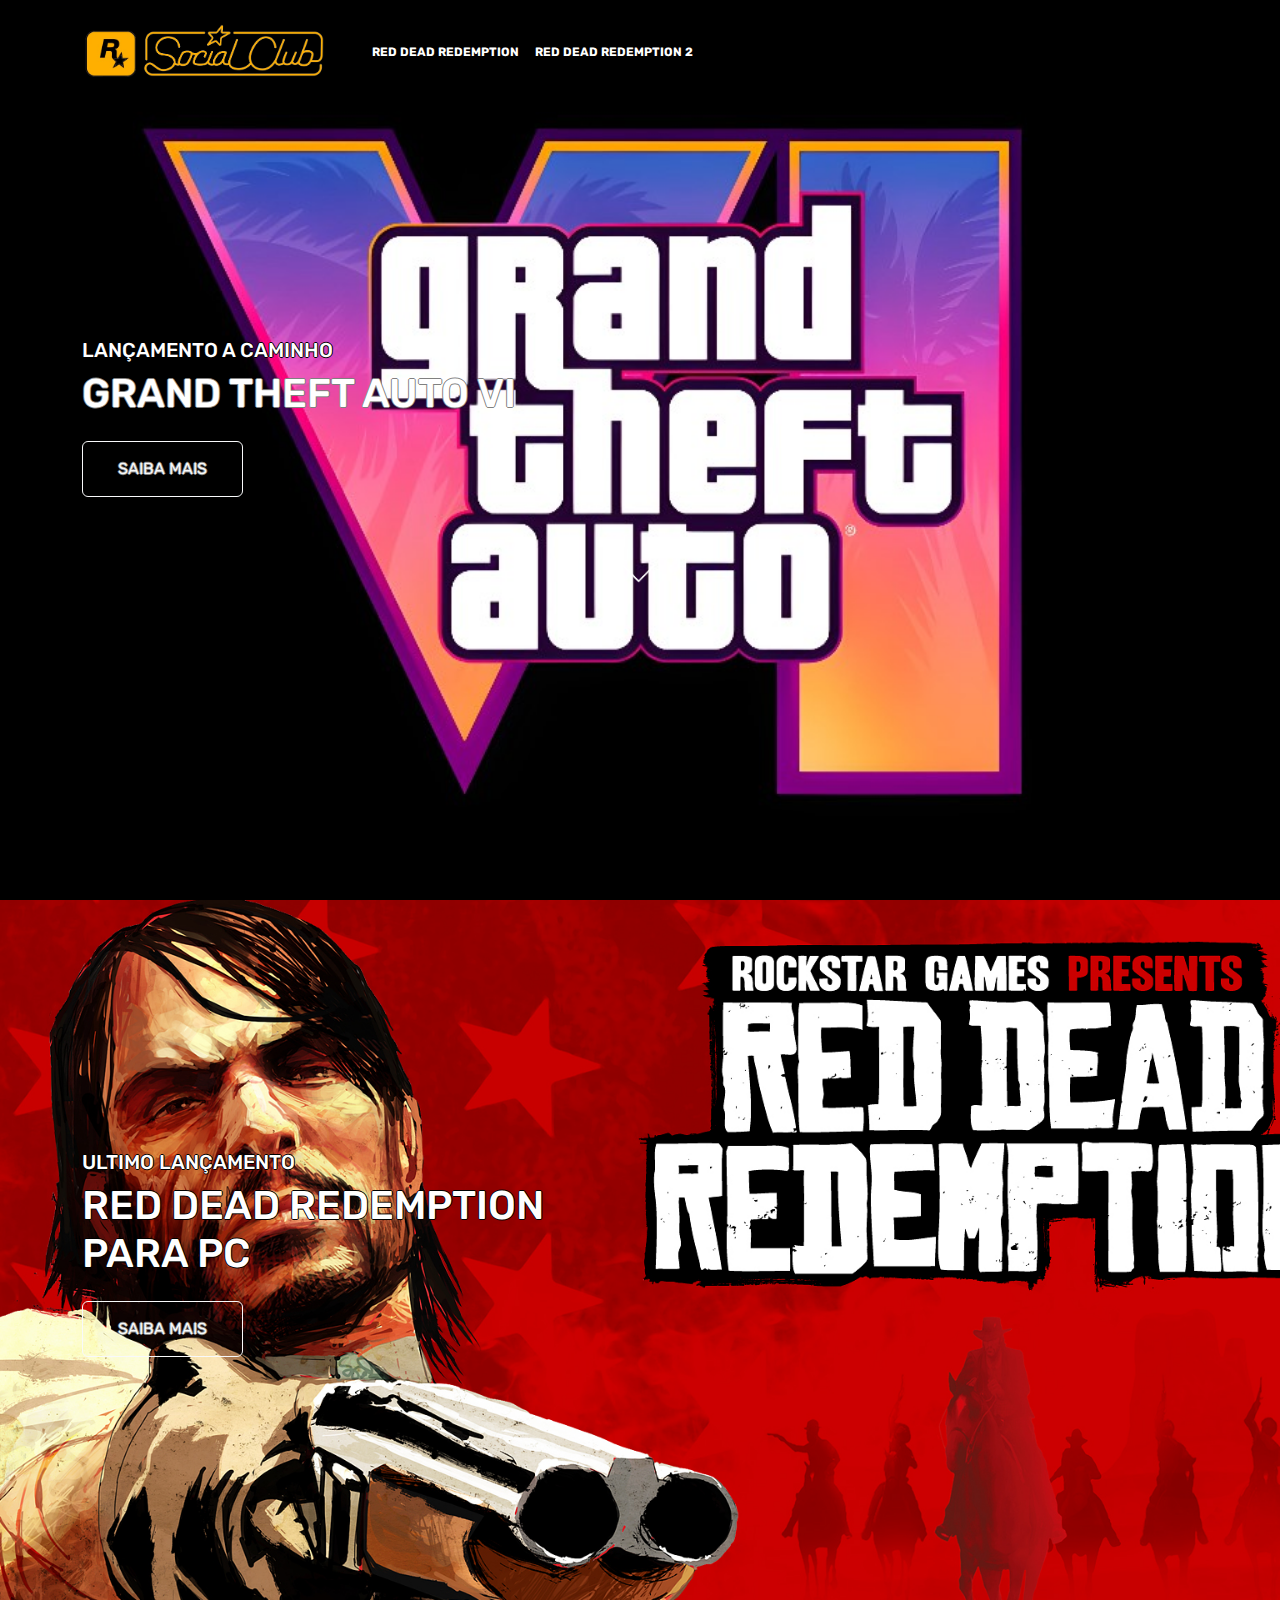
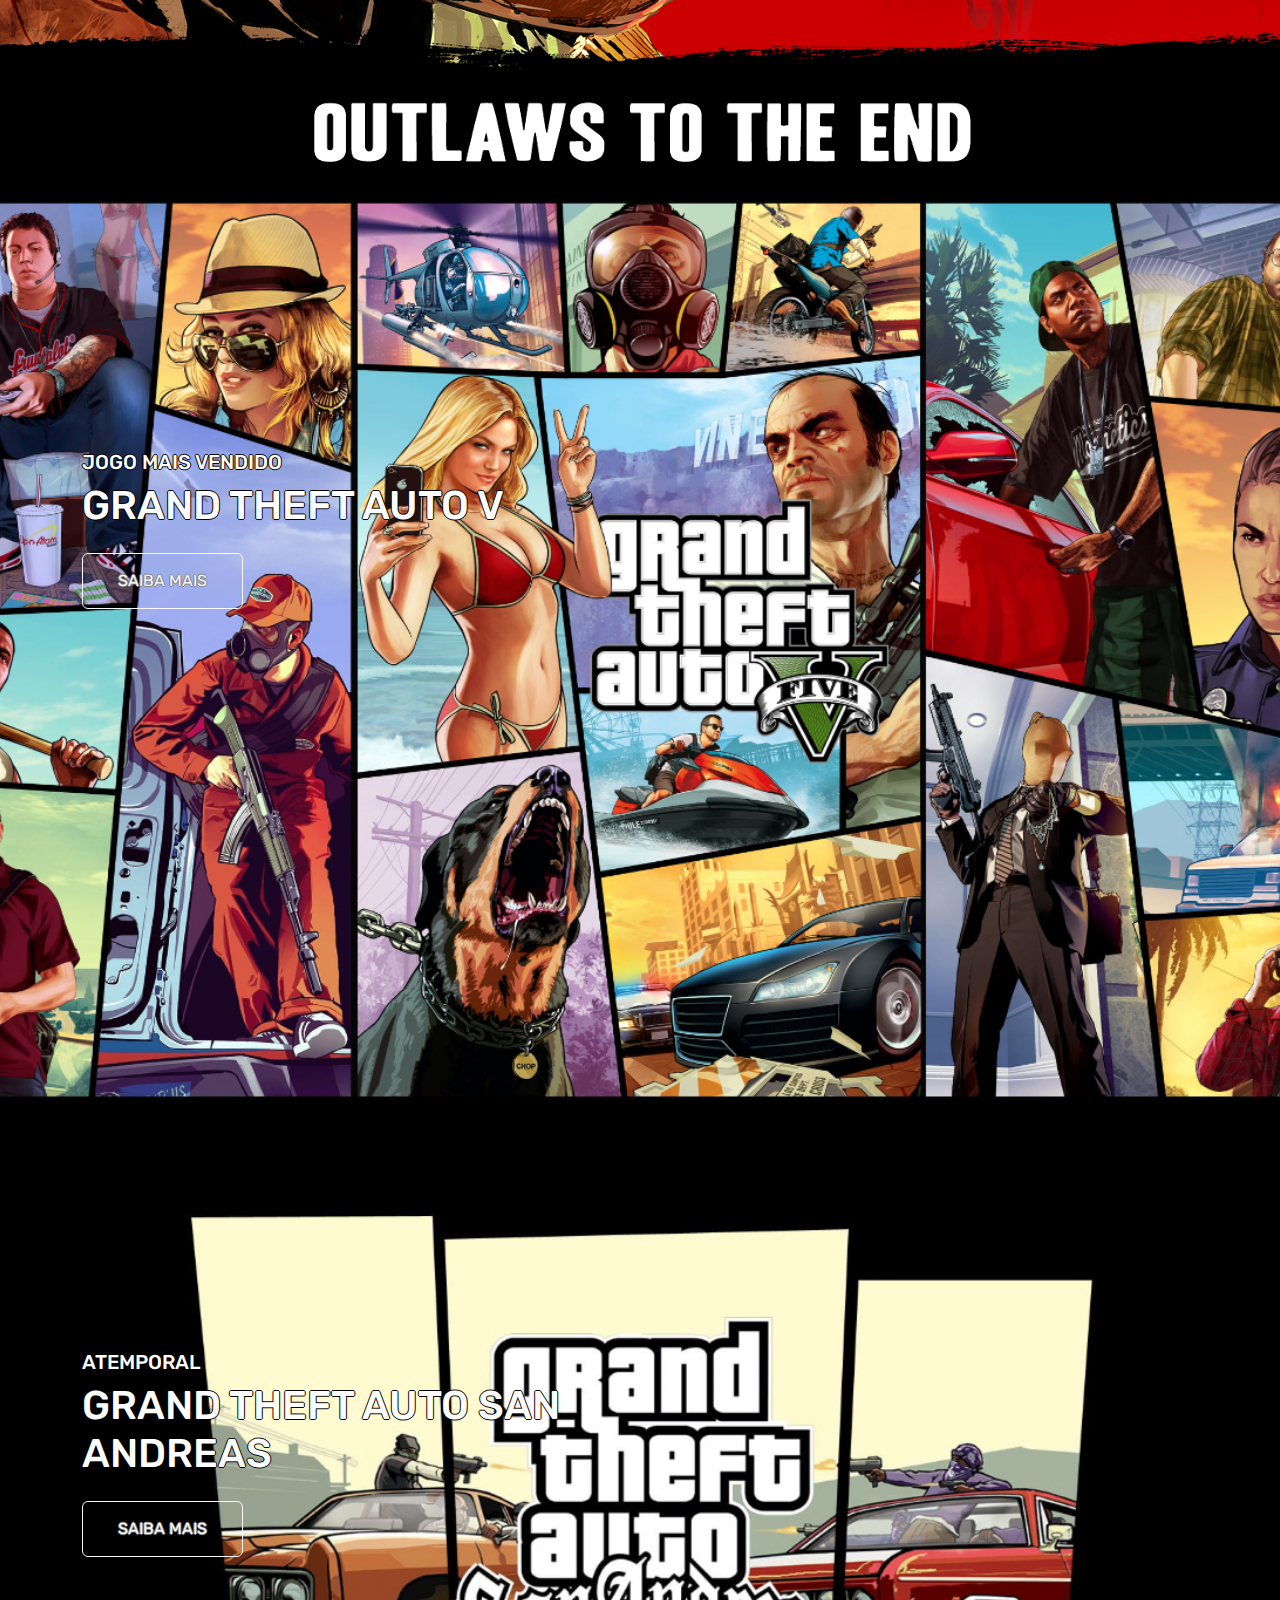
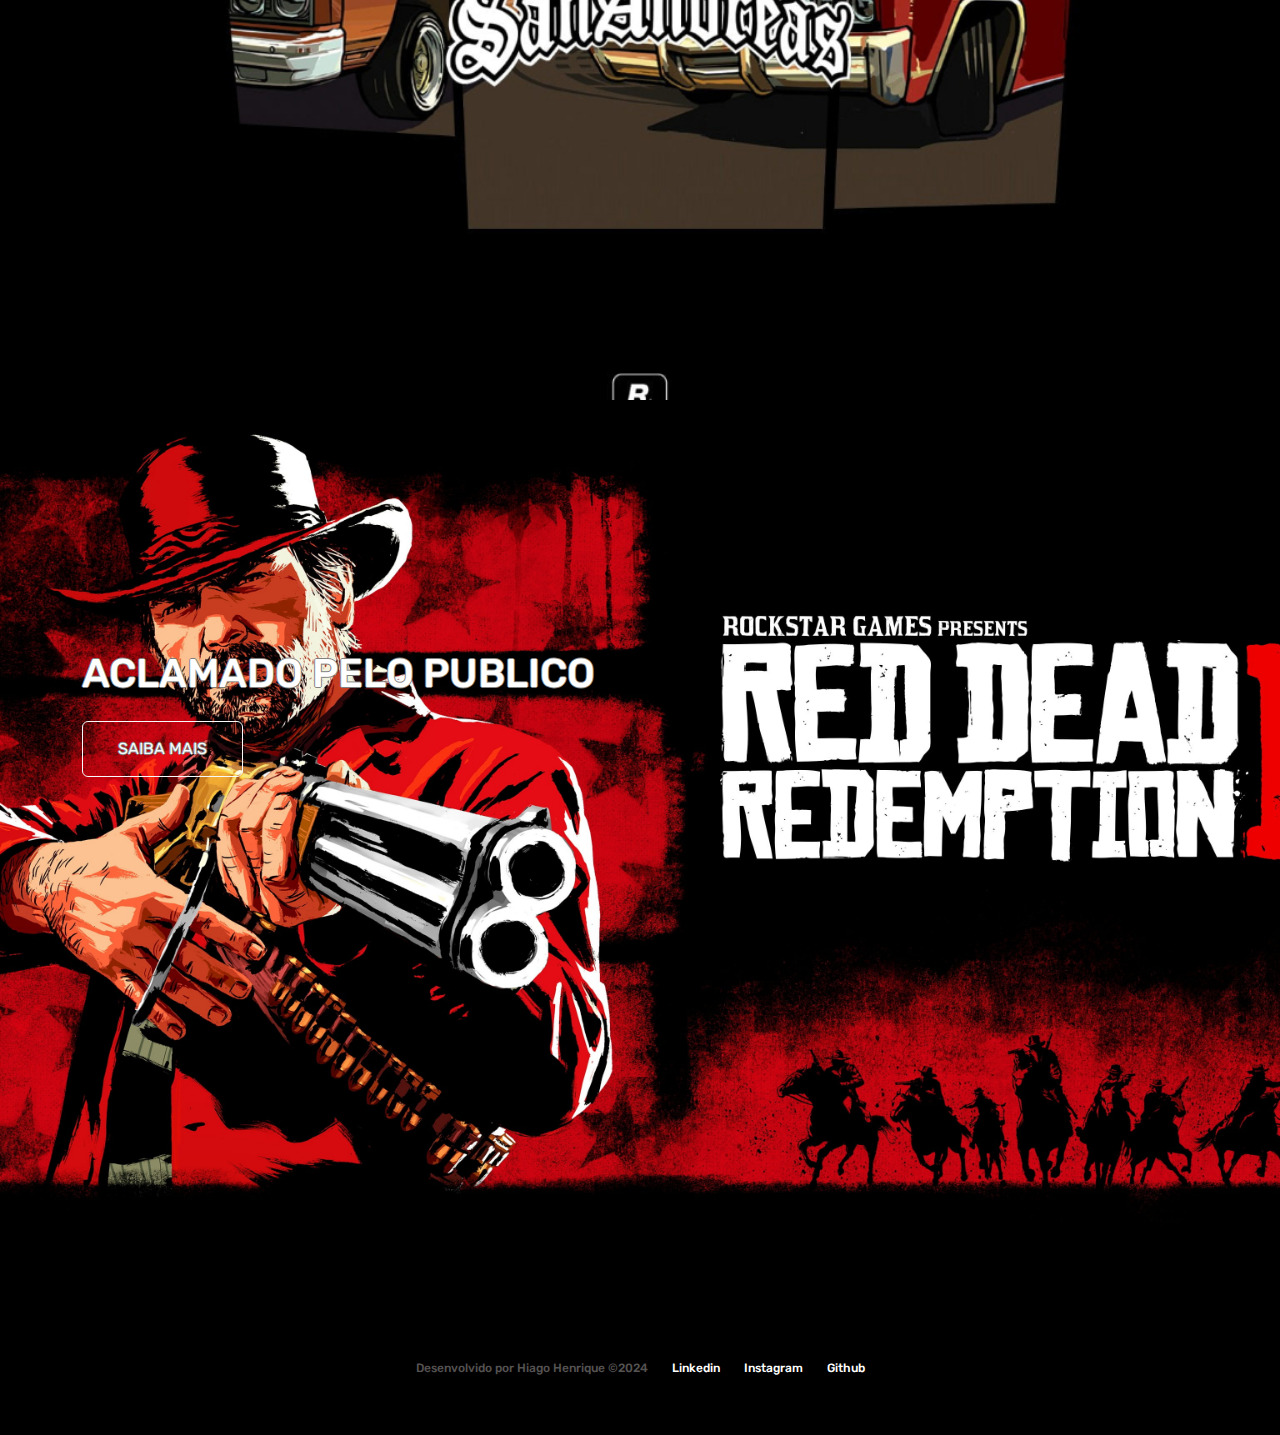
==== index.html @ e9e58769 "Criação pagina inicial" ====
<!DOCTYPE html>
<html lang="pt-br">
<head>
    <meta charset="UTF-8">
    <meta name="viewport" content="width=device-width, initial-scale=1.0">
    <title>Rock Star Games - Inicio</title>

    <!-- Bootstrap CSS -->
    <link href="https://cdn.jsdelivr.net/npm/bootstrap@5.3.3/dist/css/bootstrap.min.css" rel="stylesheet" integrity="sha384-QWTKZyjpPEjISv5WaRU9OFeRpok6YctnYmDr5pNlyT2bRjXh0JMhjY6hW+ALEwIH" crossorigin="anonymous">
    
    <!-- Lib Text Css -->

    <!-- Favicon -->
     <link rel="shortcut icon" href="images/RockStar/favicon.png" type="image/x-icon">

     <!-- Link CSS -->
    <link rel="stylesheet" href="css/style.css">
</head>
<body>
    <div class="container-fluid container00 container01">
        <div class="container">
            <header class="header">
                <nav class="navbar navbar-expand-lg navbar-dark bg-transparent pt-4">
                    <div class="container-fluid">
                        <a href="/index.html">
                            <img src="images/RockStar/headerLogo.png" alt="Logo Social Club" class="logoPc img-fluid">
                        </a>
                        <button class="navbar-toggler" type="button" data-bs-toggle="collapse" data-bs-target="#navbarNavAltMarkup"
                        aria-controls="navbarNavAltMarkup" aria-expanded="false" aria-label="Toggle navigation">
                            <span class="navbar-toggler-icon"></span>
                        </button>
                        <div class="collapse navbar-collapse" id="navbarNavAltMarkup">
                            <ul class="navbar-nav">
                                <li class="nav-item">
                                    <a class="nav-link active" aria-current="page" href="pages/redDead.html" id="navItem">RED DEAD REDEMPTION</a>
                                </li>
                                <li class="nav-item">
                                    <a class="nav-link active" aria-current="page" href="pages/redDead2.html" id="navItem">RED DEAD REDEMPTION 2</a>
                                </li>
                            </ul>
                        </div>
                    </div>
                </nav>
            </header>
        </div>

        <div class="container titlePadding">
            <p class="h5" id="launchComing">LANÇAMENTO A CAMINHO</p>
            <P class="h1 mediumTitle">GRAND THEFT AUTO VI</P>
            <button type="button" class="btn btn-outline-light mt-5" id="button">SAIBA MAIS</button>
            
            <div class="container text-center">
                <img src="images/RockStar/arrowDown.gif" alt="arrowDown" class="arrowDown">
            </div>
        </div>
    </div>

    <div class="container-fluid container00 container02">
        <div class="container titlePadding">
            <p class="h5" id="launchComing">ULTIMO LANÇAMENTO</p>
            <P class="h1 shortTitle">RED DEAD REDEMPTION PARA PC</P>
            <button type="button" class="btn btn-outline-light mt-5" id="button">SAIBA MAIS</button>
        </div>
    </div>

    <div class="container-fluid container00 container03">
        <div class="container titlePadding">
            <p class="h5" id="launchComing">JOGO MAIS VENDIDO</p>
            <P class="h1 shortTitle">GRAND THEFT AUTO V</P>
            <button type="button" class="btn btn-outline-light mt-5" id="button">SAIBA MAIS</button>
        </div>
    </div>

    <div class="container-fluid container00 container04">
        <div class="container titlePadding">
            <p class="h5" id="launchComing">ATEMPORAL</p>
            <P class="h1 shortTitle">GRAND THEFT AUTO SAN ANDREAS</P>
            <button type="button" class="btn btn-outline-light mt-5" id="button">SAIBA MAIS</button>
        </div>
    </div>

    <div class="container-fluid container00 container05">
        <div class="container titlePadding">
            <p class="h1 mediumTitle" id="launchComing mediumTitle">ACLAMADO PELO PUBLICO</p>
            <button type="button" class="btn btn-outline-light mt-5" id="button">SAIBA MAIS</button>
        </div>
    </div>

<footer class="container-fluid footer">
    <span class="me-4 copyHHG">Desenvolvido por Hiago Henrique &copy;2024</span>
    <a href="https://www.linkedin.com/in/hiagohgomes/" target="_blank" class="me-4">Linkedin</a>
    <a href="https://www.instagram.com/_hiagod/" target="_blank" class="me-4">Instagram</a>
    <a href="https://github.com/HiagoHGomes" target="_blank">Github</a>
</footer>






    <!-- Bootstrap Script -->

    <!-- Lib text Script -->
    <script src="https://cdn.jsdelivr.net/npm/bootstrap@5.3.3/dist/js/bootstrap.bundle.min.js" integrity="sha384-YvpcrYf0tY3lHB60NNkmXc5s9fDVZLESaAA55NDzOxhy9GkcIdslK1eN7N6jIeHz" crossorigin="anonymous"></script>
</body>
</html>
---- css/style.css ----
@import url("https://fonts.googleapis.com/css2?family=Rubik:wght@400;514&display=swap");
* {
  color: white;
  font-family: "Rubik", serif;
}

.header {
  font-size: 12px;
  font-weight: bold;
}
.header #navItem:hover {
  color: #b9b9b9;
}

.container00 {
  min-height: 100vh;
  background-size: cover;
  background-repeat: no-repeat;
  background-position: center;
}

.arrowDown {
  display: inline-block;
  width: 110px;
  margin-top: 50px;
}

.logoPc {
  width: 240px;
  margin-left: -10px;
  margin-right: 40px;
}

#button {
  padding: 15px 35px;
  text-shadow: -1px 0 gray, 0 1px gray, 1px 0 gray, 0 -1px gray;
}

.footer {
  background-color: black;
  height: 15vh;
  font-size: 12px;
  font-weight: 500;
  display: flex;
  align-items: center;
  justify-content: center;
}
.footer a {
  text-decoration: none;
  color: white;
}
.footer a:hover {
  color: #b9b9b9;
}
.footer .copyHHG {
  color: #555252;
}

@media (max-width: 405px) {
  .logoPc {
    width: 180px;
    margin-top: 15px;
  }
  .footer {
    font-size: 10px;
  }
}
@media (max-width: 350px) {
  .logoPc {
    width: 150px;
    margin-top: 15px;
  }
}
.container00.container01 {
  background-image: url(../../images/RockStar/gtaVIBg.jpg);
}
.container00.container02 {
  background-image: url(../../images/RockStar/redDead1Bg.jpg);
}
.container00.container03 {
  background-image: url(../../images/RockStar/gtaVBg.jpg);
}
.container00.container04 {
  background-image: url(../../images/RockStar/gtaSABg.jpg);
}
.container00.container05 {
  background-image: url(../../images/RockStar/RedDead2Bg.jpg);
}

.titlePadding {
  padding-top: 250px;
  text-shadow: -1px 0 black, 0 1px black, 1px 0 black, 0 -1px black;
}

.shortTitle {
  width: 550px;
  margin-bottom: -25px;
  text-shadow: -1px 0 black, 0 1px black, 1px 0 black, 0 -1px black;
}

.mediumTitle {
  width: 650px;
  margin-bottom: -25px;
  text-shadow: -1px 0 gray, 0 1px gray, 1px 0 gray, 0 -1px gray;
}

@media (max-width: 750px) {
  .titlePadding {
    padding-top: 120px;
  }
  .shortTitle, .mediumTitle {
    width: auto;
    font-size: 50px;
  }
}
@media (max-width: 380px) {
  .shortTitle, .mediumTitle {
    width: auto;
    font-size: 40px;
  }
}

/*# sourceMappingURL=style.css.map */
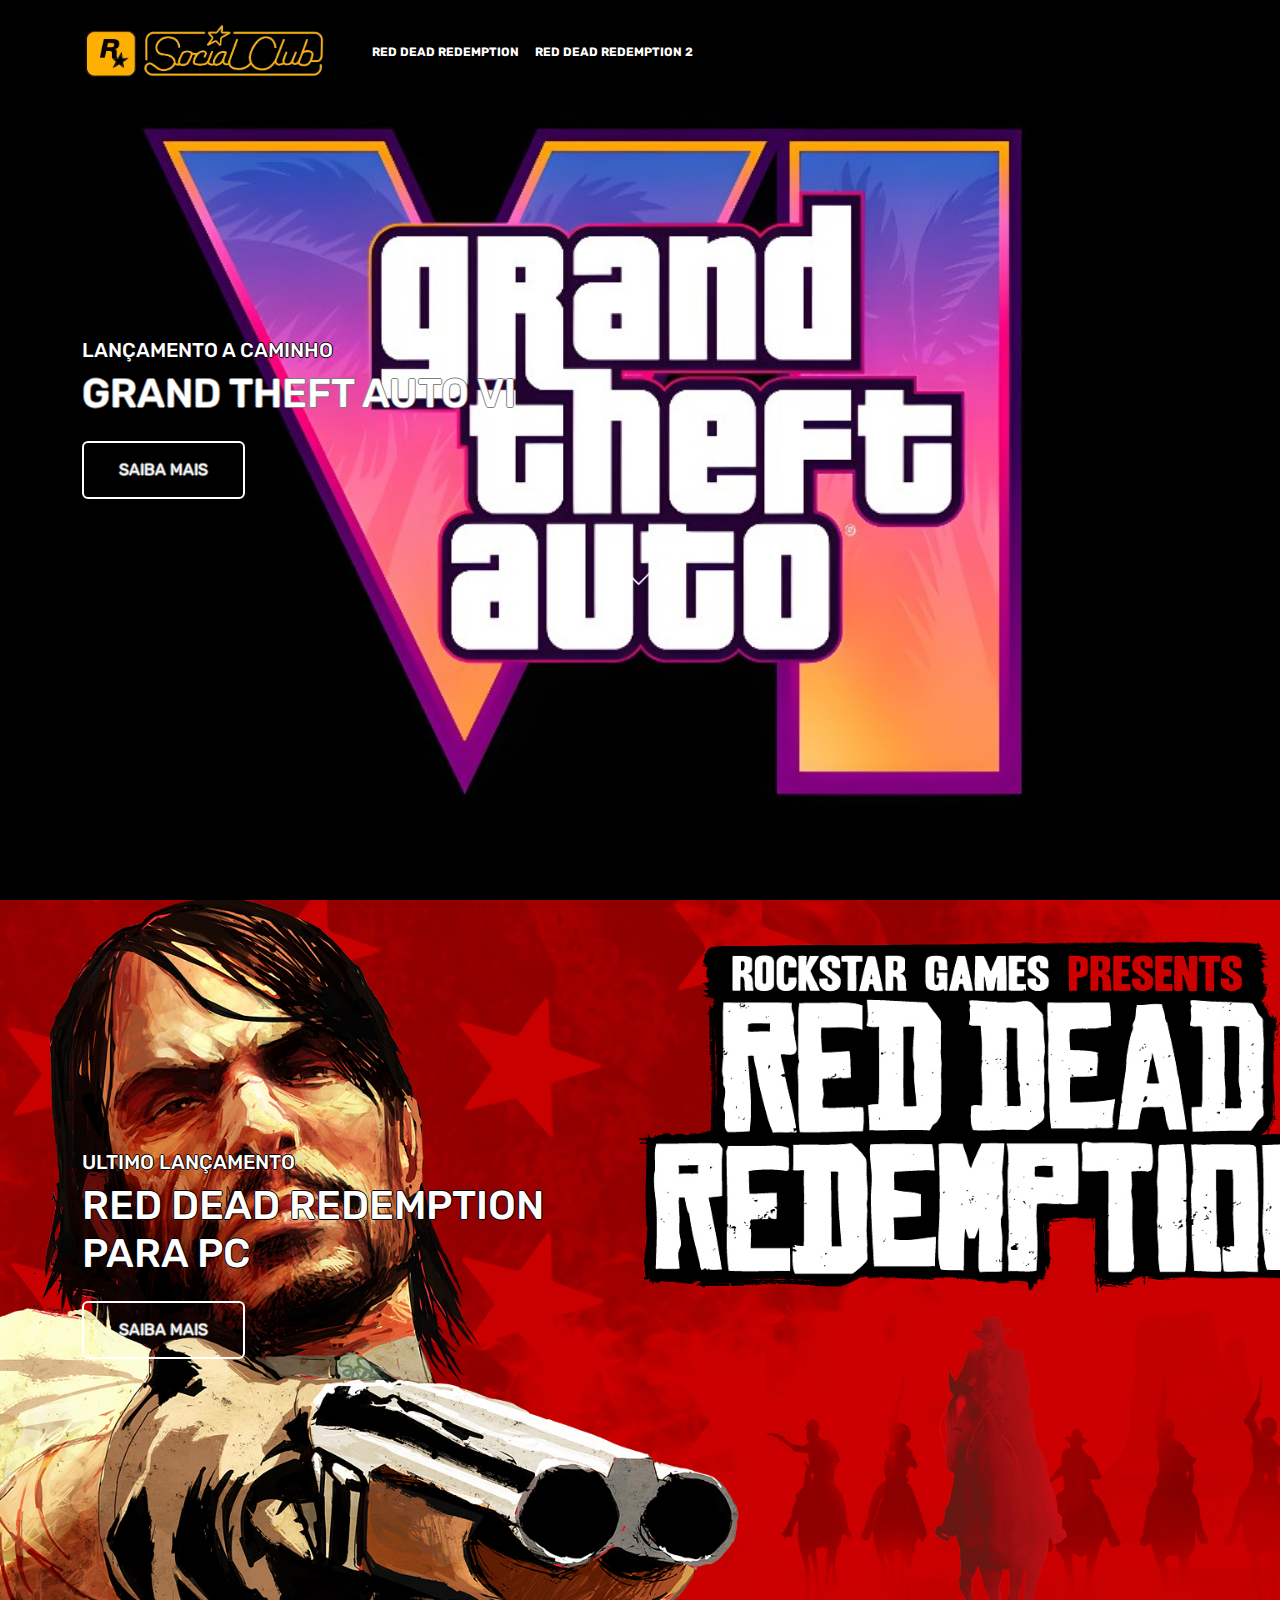
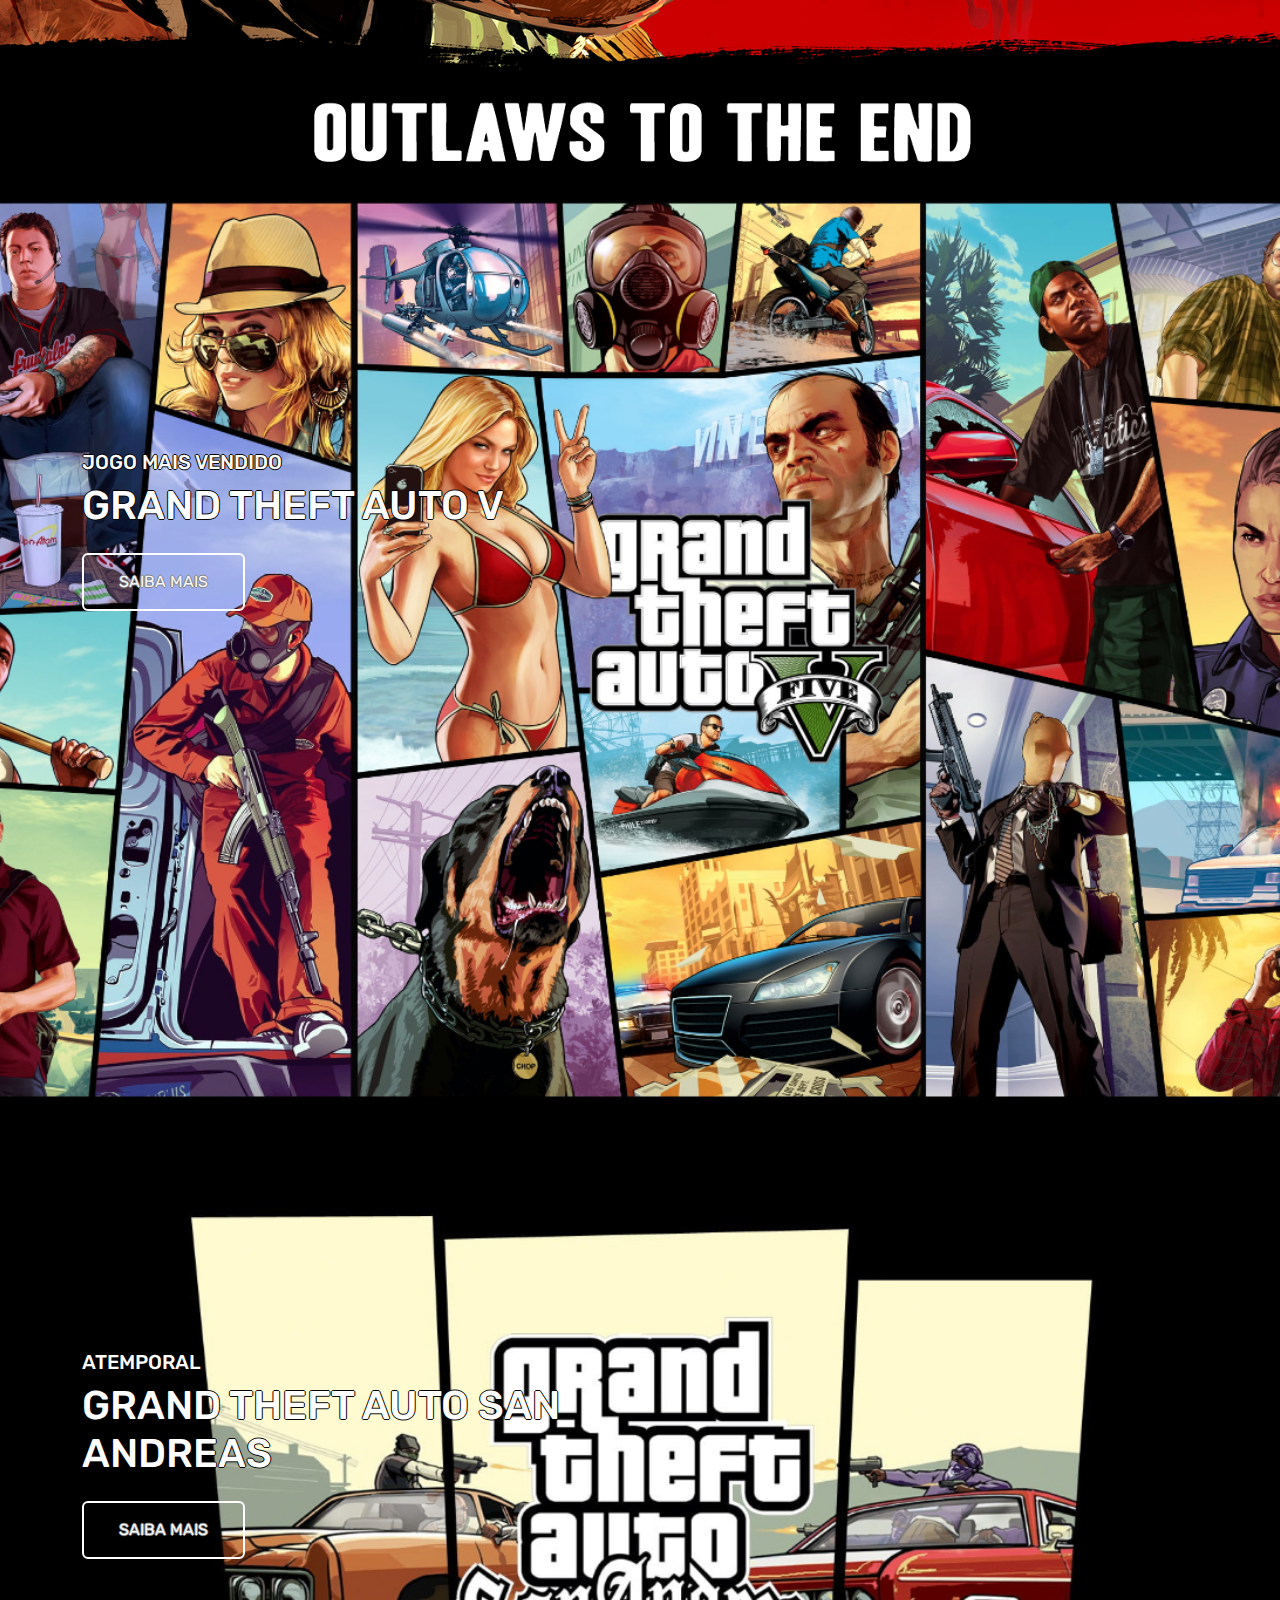
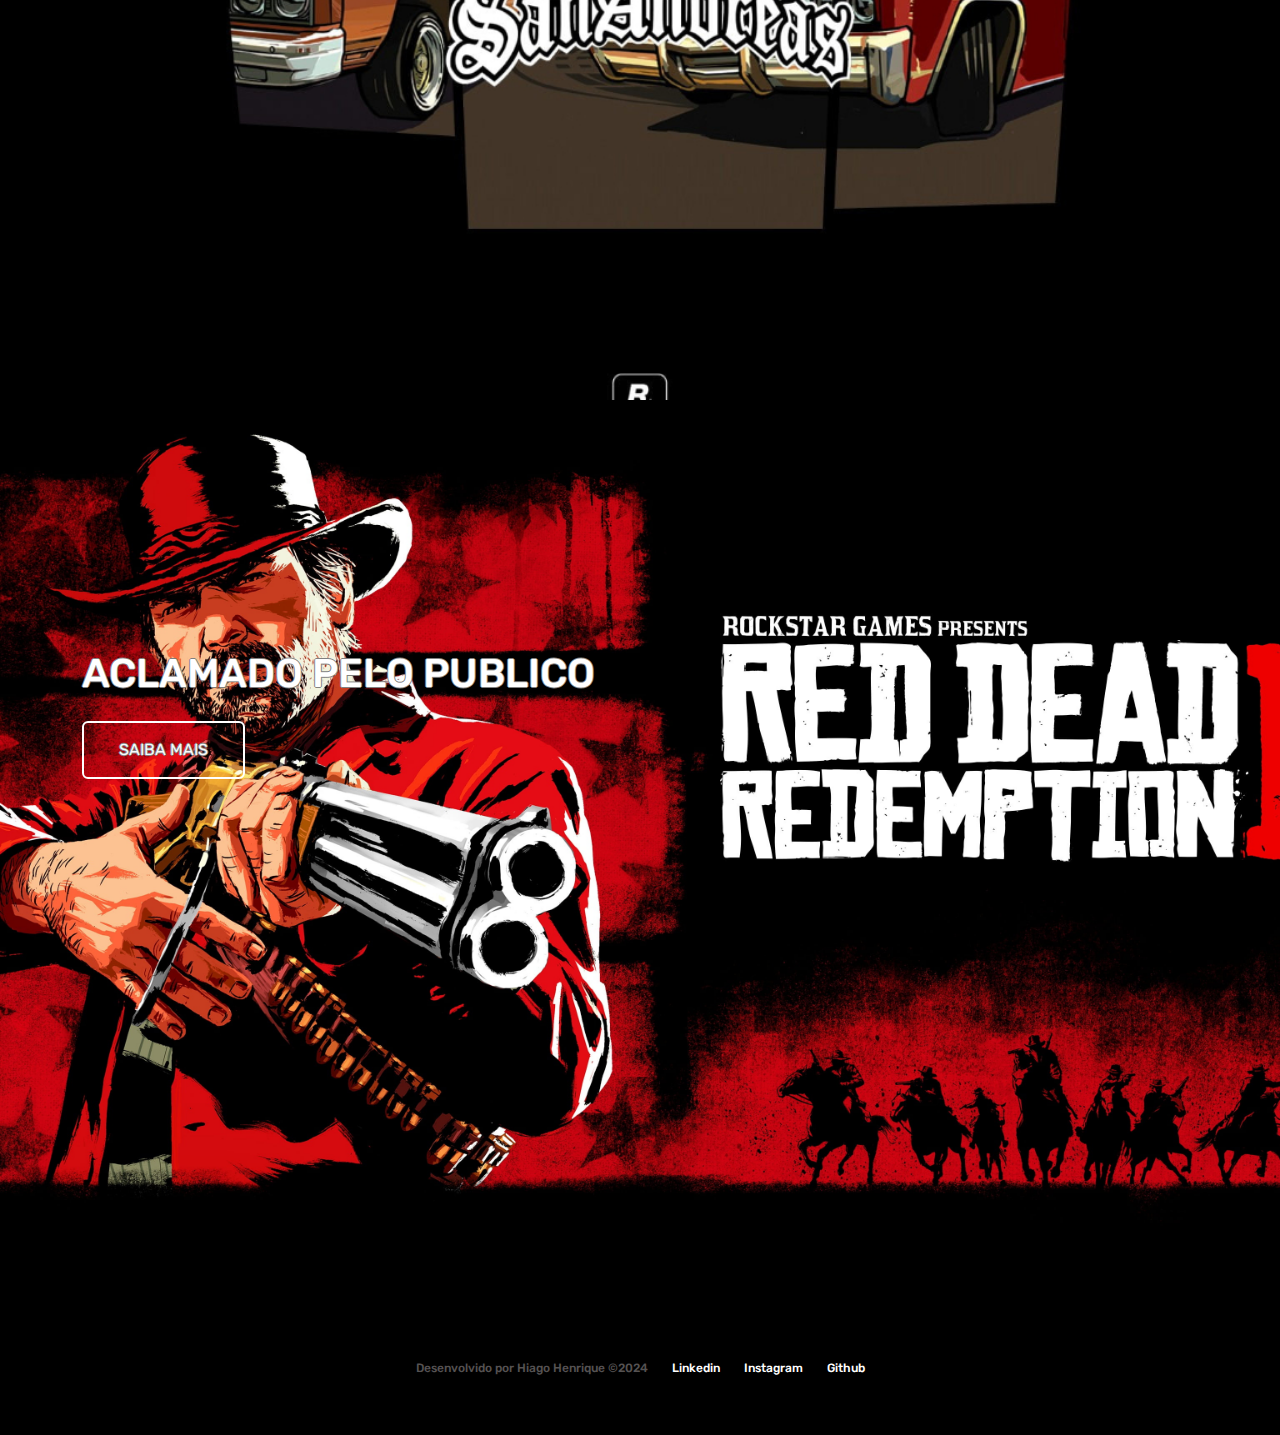
==== commit 941f61f6: "Estrutura HTML" ====
--- a/index.html
+++ b/index.html
@@ -50,12 +50,14 @@
             <button type="button" class="btn btn-outline-light mt-5" id="button">SAIBA MAIS</button>
             
             <div class="container text-center">
-                <img src="images/RockStar/arrowDown.gif" alt="arrowDown" class="arrowDown">
+                <a href="#container02">
+                    <img src="images/RockStar/arrowDown.gif" alt="arrowDown" class="arrowDown">
+                </a>
             </div>
         </div>
     </div>
 
-    <div class="container-fluid container00 container02">
+    <div class="container-fluid container00 container02" id="container02">
         <div class="container titlePadding">
             <p class="h5" id="launchComing">ULTIMO LANÇAMENTO</p>
             <P class="h1 shortTitle">RED DEAD REDEMPTION PARA PC</P>
--- a/css/style.css
+++ b/css/style.css
@@ -8,6 +8,7 @@
   font-size: 12px;
   font-weight: bold;
 }
+
 .header #navItem:hover {
   color: #b9b9b9;
 }
@@ -34,6 +35,7 @@
 #button {
   padding: 15px 35px;
   text-shadow: -1px 0 gray, 0 1px gray, 1px 0 gray, 0 -1px gray;
+  border: 2px solid white;
 }
 
 .footer {
@@ -120,4 +122,4 @@
   }
 }
 
-/*# sourceMappingURL=style.css.map */
+/*# sourceMappingURL=style.css.map */